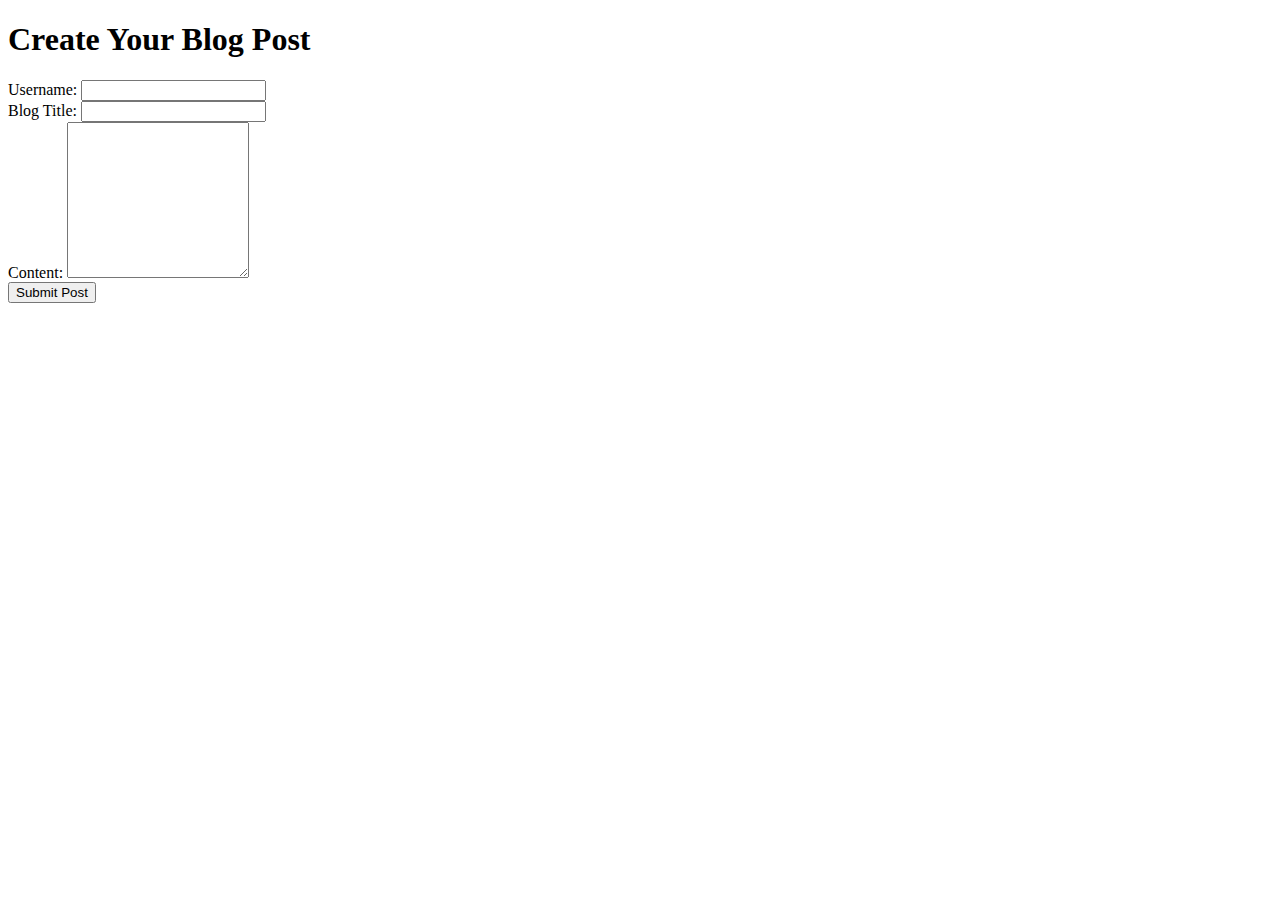
==== index.html @ 7403c511 "building html layout" ====
<!DOCTYPE html>
<html lang="en">
  <head>
    <meta charset="UTF-8" />
    <meta name="viewport" content="width=device-width, initial-scale=1.0" />
    <title>Personal Blog</title>
    <link rel="stylesheet" href="assets/css/reset.css" />
    <link rel="stylesheet" href="assets/css/form.css" />
    <link rel="stylesheet" href="assets/css/styles.css" />
  </head>
  <body>
    <header>
      <h1>Create Your Blog Post</h1>
    </header>
    <main>
      <form id="blog-form">
        <div class="form-group">
          <label for="username">Username:</label>
          <input type="text" id="username" name="username" required />
        </div>
        <div class="form-group">
          <label for="title">Blog Title:</label>
          <input type="text" id="title" name="title" required />
        </div>
        <div class="form-group">
          <label for="content">Content:</label>
          <textarea id="content" name="content" rows="10" required></textarea>
        </div>
        <button type="submit">Submit Post</button>
      </form>
    </main>
    <script src="assets/js/form.js"></script>
  </body>
</html>
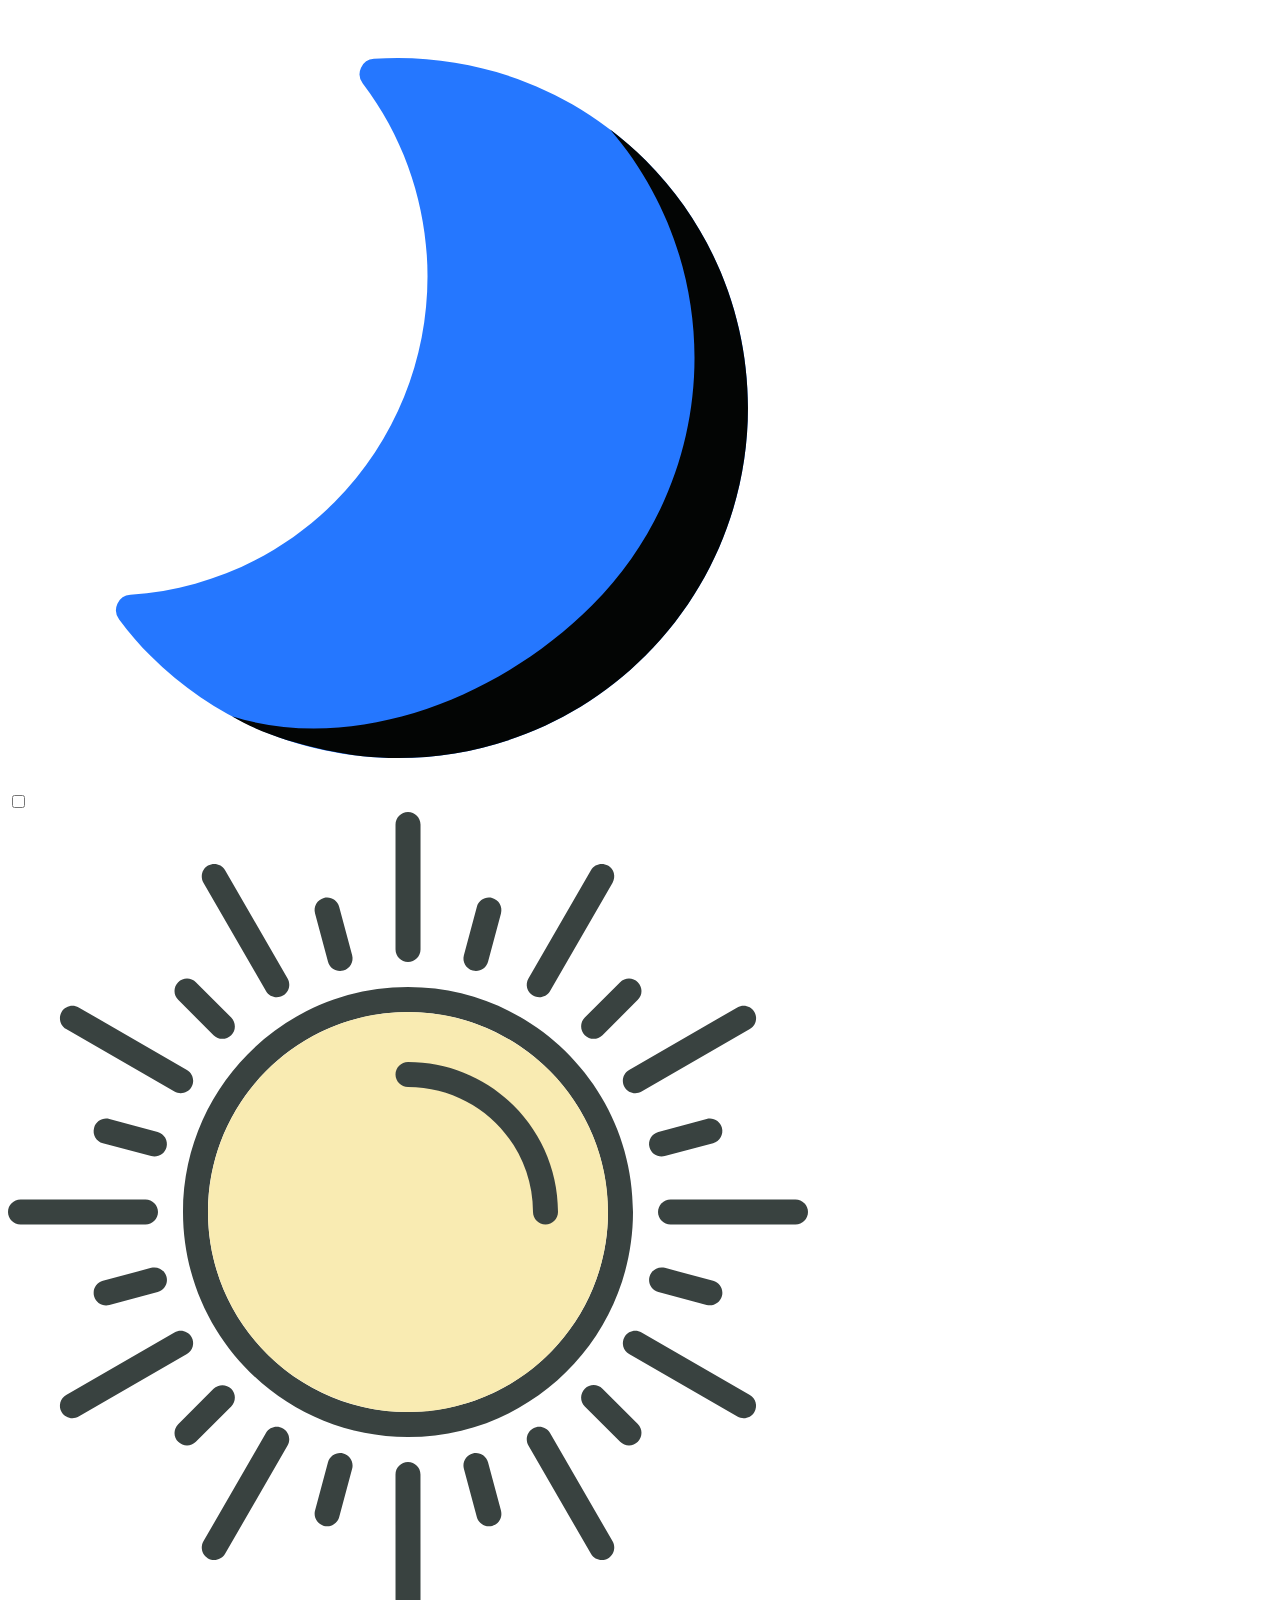
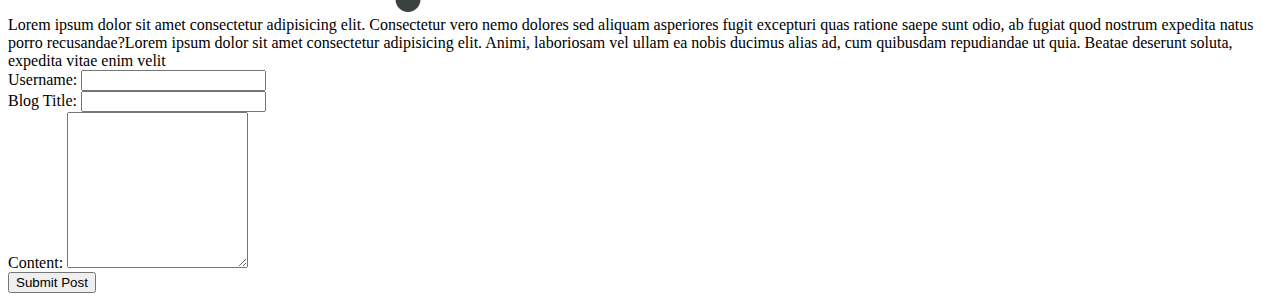
==== commit 2c928ba6: "worked on structural layout of index page" ====
--- a/index.html
+++ b/index.html
@@ -8,27 +8,279 @@
     <link rel="stylesheet" href="assets/css/form.css" />
     <link rel="stylesheet" href="assets/css/styles.css" />
   </head>
-  <body>
-    <header>
-      <h1>Create Your Blog Post</h1>
+
+  <body class="">
+    <header class="header-bar">
+      <input type="checkbox" id="mode-toggle" />
+      <label class="mode-toggle" for="mode-toggle">
+        <svg
+          class="moon"
+          width="800px"
+          height="800px"
+          viewBox="0 0 1024 1024"
+          class="icon"
+          version="1.1"
+          xmlns="http://www.w3.org/2000/svg"
+        >
+          <path
+            d="M785.334 194.943c174.789 174.787 174.789 459.179 0 633.967-174.787 174.787-459.178 174.787-633.967 0-13.206-13.205-26.22-28.336-39.807-46.314a19.672 19.672 0 0 1-2.223-20.012 19.777 19.777 0 0 1 16.54-11.442c98.838-6.698 191.601-48.753 261.234-118.386C530.853 489.014 546.472 258.475 423.392 96.51a19.553 19.553 0 0 1-2.249-19.981 19.554 19.554 0 0 1 16.54-11.497c129.587-8.759 256.325 38.583 347.651 129.911z"
+            fill="#2577FF"
+          />
+          <path
+            d="M785.334 194.943c-14.266-14.268-29.484-27.325-45.354-39.399 151.302 175.925 143.723 442.269-22.987 608.98-121.85 121.85-307.044 190.195-461.161 142.154 60.038 35.511 140.886 47.603 167.101 50.984 129.417 13.067 263.464-29.816 362.401-128.753 174.789-174.787 174.789-459.179 0-633.966z"
+            fill="#030504"
+          />
+        </svg>
+        <svg
+          class="sun"
+          version="1.0"
+          id="Layer_1"
+          xmlns="http://www.w3.org/2000/svg"
+          xmlns:xlink="http://www.w3.org/1999/xlink"
+          width="800px"
+          height="800px"
+          viewBox="0 0 64 64"
+          enable-background="new 0 0 64 64"
+          xml:space="preserve"
+        >
+          <g>
+            <path
+              fill-rule="evenodd"
+              clip-rule="evenodd"
+              fill="#394240"
+              d="M32,14.002c-9.941,0-18,8.059-18,18s8.059,18,18,18
+         s18-8.059,18-18S41.941,14.002,32,14.002z M32,48.002c-8.837,0-16-7.164-16-16s7.163-16,16-16s16,7.164,16,16
+         S40.837,48.002,32,48.002z"
+            />
+            <path
+              fill-rule="evenodd"
+              clip-rule="evenodd"
+              fill="#394240"
+              d="M63,31H53c-0.553,0-1,0.447-1,1s0.447,1,1,1h10
+         c0.553,0,1-0.447,1-1S63.553,31,63,31z"
+            />
+            <path
+              fill-rule="evenodd"
+              clip-rule="evenodd"
+              fill="#394240"
+              d="M11.457,36.469l-3.863,1.035
+         c-0.534,0.145-0.851,0.693-0.707,1.227c0.143,0.533,0.69,0.85,1.225,0.705l3.863-1.035c0.533-0.143,0.85-0.689,0.707-1.225
+         C12.539,36.643,11.99,36.326,11.457,36.469z"
+            />
+            <path
+              fill-rule="evenodd"
+              clip-rule="evenodd"
+              fill="#394240"
+              d="M49.32,22c0.277,0.479,0.888,0.643,1.367,0.365l8.66-5
+         c0.479-0.275,0.643-0.887,0.365-1.365c-0.275-0.479-0.887-0.643-1.365-0.365l-8.66,5C49.208,20.912,49.045,21.521,49.32,22z"
+            />
+            <path
+              fill-rule="evenodd"
+              clip-rule="evenodd"
+              fill="#394240"
+              d="M17.858,46.143c-0.39-0.391-1.023-0.389-1.414,0l-2.828,2.828
+         c-0.391,0.391-0.39,1.025,0.001,1.414c0.39,0.391,1.022,0.391,1.413,0l2.828-2.828C18.249,47.168,18.249,46.533,17.858,46.143z"
+            />
+            <path
+              fill-rule="evenodd"
+              clip-rule="evenodd"
+              fill="#394240"
+              d="M42,14.68c0.479,0.275,1.09,0.113,1.367-0.367l5-8.66
+         C48.644,5.174,48.48,4.562,48,4.287c-0.478-0.277-1.088-0.113-1.365,0.365l-4.999,8.662C41.358,13.793,41.522,14.402,42,14.68z"
+            />
+            <path
+              fill-rule="evenodd"
+              clip-rule="evenodd"
+              fill="#394240"
+              d="M26.824,51.318c-0.532-0.143-1.08,0.176-1.225,0.707l-1.035,3.863
+         c-0.143,0.535,0.176,1.082,0.709,1.225c0.533,0.145,1.08-0.172,1.223-0.707l1.035-3.863C27.676,52.012,27.359,51.463,26.824,51.318
+         z"
+            />
+            <path
+              fill-rule="evenodd"
+              clip-rule="evenodd"
+              fill="#394240"
+              d="M32,12c0.554,0,1.001-0.447,1.002-1V1c0-0.553-0.447-1-1.002-1
+         c-0.551,0-0.998,0.447-0.999,1l0.001,10C31.002,11.553,31.449,12,32,12z"
+            />
+            <path
+              fill-rule="evenodd"
+              clip-rule="evenodd"
+              fill="#394240"
+              d="M38.402,52.025c-0.141-0.533-0.689-0.85-1.225-0.707
+         c-0.533,0.143-0.848,0.691-0.707,1.225l1.035,3.863c0.144,0.535,0.693,0.85,1.227,0.707s0.849-0.689,0.705-1.225L38.402,52.025z"
+            />
+            <path
+              fill-rule="evenodd"
+              clip-rule="evenodd"
+              fill="#394240"
+              d="M20.637,14.312c0.275,0.479,0.887,0.643,1.363,0.367
+         c0.48-0.277,0.645-0.887,0.368-1.367l-5-8.66C17.092,4.174,16.48,4.01,16,4.287c-0.477,0.275-0.641,0.887-0.365,1.365
+         L20.637,14.312z"
+            />
+            <path
+              fill-rule="evenodd"
+              clip-rule="evenodd"
+              fill="#394240"
+              d="M47.558,46.141c-0.388-0.389-1.022-0.389-1.414,0
+         c-0.391,0.391-0.388,1.025,0,1.414l2.828,2.828c0.392,0.393,1.025,0.389,1.415,0c0.391-0.391,0.391-1.021-0.001-1.414
+         L47.558,46.141z"
+            />
+            <path
+              fill-rule="evenodd"
+              clip-rule="evenodd"
+              fill="#394240"
+              d="M4.654,17.365l8.662,4.998c0.477,0.277,1.088,0.113,1.363-0.363
+         c0.277-0.48,0.115-1.09-0.364-1.367l-8.661-5C5.176,15.355,4.564,15.52,4.287,16C4.013,16.477,4.176,17.088,4.654,17.365z"
+            />
+            <path
+              fill-rule="evenodd"
+              clip-rule="evenodd"
+              fill="#394240"
+              d="M52.027,38.4l3.863,1.035c0.535,0.145,1.082-0.176,1.225-0.709
+         c0.144-0.533-0.172-1.08-0.707-1.223l-3.863-1.035c-0.531-0.145-1.081,0.172-1.225,0.707C51.176,37.709,51.496,38.256,52.027,38.4z
+         "
+            />
+            <path
+              fill-rule="evenodd"
+              clip-rule="evenodd"
+              fill="#394240"
+              d="M12,32c0.001-0.555-0.445-1-0.998-1.002L1,31
+         c-0.552,0-1,0.445-1,1c0.001,0.551,0.448,1,1.001,1l10.001-0.002C11.553,32.998,12.001,32.551,12,32z"
+            />
+            <path
+              fill-rule="evenodd"
+              clip-rule="evenodd"
+              fill="#394240"
+              d="M52.545,27.529l3.863-1.035c0.535-0.143,0.85-0.693,0.706-1.227
+         c-0.142-0.531-0.688-0.848-1.224-0.705l-3.863,1.035c-0.533,0.141-0.85,0.691-0.707,1.225
+         C51.461,27.355,52.012,27.67,52.545,27.529z"
+            />
+            <circle
+              fill-rule="evenodd"
+              clip-rule="evenodd"
+              fill="#F9EBB2"
+              cx="32"
+              cy="32"
+              r="16"
+            />
+            <path
+              fill-rule="evenodd"
+              clip-rule="evenodd"
+              fill="#394240"
+              d="M14.68,42c-0.275-0.48-0.886-0.645-1.365-0.369l-8.661,5.002
+         C4.176,46.91,4.01,47.52,4.287,48c0.277,0.477,0.889,0.641,1.367,0.365l8.66-5.002C14.791,43.088,14.957,42.479,14.68,42z"
+            />
+            <path
+              fill-rule="evenodd"
+              clip-rule="evenodd"
+              fill="#394240"
+              d="M46.144,17.855c0.389,0.393,1.022,0.389,1.414,0l2.828-2.828
+         c0.392-0.391,0.39-1.023-0.002-1.414c-0.388-0.391-1.021-0.391-1.412,0l-2.828,2.828C45.752,16.83,45.754,17.465,46.144,17.855z"
+            />
+            <path
+              fill-rule="evenodd"
+              clip-rule="evenodd"
+              fill="#394240"
+              d="M22,49.32c-0.479-0.277-1.088-0.113-1.365,0.363l-5,8.664
+         c-0.275,0.477-0.115,1.088,0.365,1.365c0.479,0.273,1.09,0.109,1.367-0.367l4.998-8.662C22.641,50.207,22.48,49.596,22,49.32z"
+            />
+            <path
+              fill-rule="evenodd"
+              clip-rule="evenodd"
+              fill="#394240"
+              d="M37.178,12.68c0.531,0.145,1.078-0.176,1.225-0.707l1.035-3.863
+         c0.143-0.535-0.176-1.084-0.709-1.225c-0.531-0.145-1.08,0.172-1.223,0.707l-1.035,3.863C36.324,11.986,36.645,12.535,37.178,12.68
+         z"
+            />
+            <path
+              fill-rule="evenodd"
+              clip-rule="evenodd"
+              fill="#394240"
+              d="M32,52c-0.553-0.002-0.998,0.445-1,0.998l0.002,10.004
+         C31.002,63.551,31.445,64,32,64c0.553,0,1-0.449,1.001-1l-0.003-10.002C32.998,52.447,32.555,52,32,52z"
+            />
+            <path
+              fill-rule="evenodd"
+              clip-rule="evenodd"
+              fill="#394240"
+              d="M25.6,11.973c0.139,0.533,0.691,0.85,1.225,0.707
+         c0.532-0.141,0.846-0.691,0.707-1.225l-1.035-3.863c-0.145-0.535-0.693-0.852-1.227-0.707c-0.531,0.143-0.85,0.689-0.705,1.225
+         L25.6,11.973z"
+            />
+            <path
+              fill-rule="evenodd"
+              clip-rule="evenodd"
+              fill="#394240"
+              d="M43.363,49.686C43.088,49.209,42.48,49.043,42,49.32
+         c-0.479,0.275-0.641,0.885-0.367,1.365l5.004,8.66c0.275,0.479,0.883,0.645,1.363,0.367c0.479-0.277,0.642-0.889,0.367-1.367
+         L43.363,49.686z"
+            />
+            <path
+              fill-rule="evenodd"
+              clip-rule="evenodd"
+              fill="#394240"
+              d="M16.443,17.855c0.387,0.395,1.023,0.391,1.414,0
+         c0.391-0.387,0.387-1.02,0-1.414l-2.828-2.828c-0.393-0.391-1.025-0.389-1.415,0.002c-0.39,0.389-0.392,1.021,0.001,1.412
+         L16.443,17.855z"
+            />
+            <path
+              fill-rule="evenodd"
+              clip-rule="evenodd"
+              fill="#394240"
+              d="M59.348,46.633l-8.663-4.998
+         c-0.478-0.275-1.087-0.115-1.363,0.367c-0.278,0.477-0.112,1.086,0.364,1.363l8.664,5c0.477,0.275,1.086,0.115,1.363-0.365
+         C59.988,47.52,59.824,46.91,59.348,46.633z"
+            />
+            <path
+              fill-rule="evenodd"
+              clip-rule="evenodd"
+              fill="#394240"
+              d="M11.974,25.598L8.11,24.562c-0.536-0.143-1.083,0.176-1.225,0.709
+         c-0.144,0.531,0.171,1.08,0.707,1.225l3.863,1.033c0.531,0.146,1.081-0.174,1.225-0.707C12.825,26.293,12.505,25.746,11.974,25.598
+         z"
+            />
+            <path
+              fill-rule="evenodd"
+              clip-rule="evenodd"
+              fill="#394240"
+              d="M32,20.002c-0.553,0-1,0.447-1,1s0.447,1,1,1
+         c5.522,0,10,4.477,10,10c0,0.553,0.447,1,1,1s1-0.447,1-1C44,25.375,38.627,20.002,32,20.002z"
+            />
+          </g>
+        </svg>
+      </label>
     </header>
-    <main>
-      <form id="blog-form">
-        <div class="form-group">
-          <label for="username">Username:</label>
-          <input type="text" id="username" name="username" required />
-        </div>
-        <div class="form-group">
-          <label for="title">Blog Title:</label>
-          <input type="text" id="title" name="title" required />
-        </div>
-        <div class="form-group">
-          <label for="content">Content:</label>
-          <textarea id="content" name="content" rows="10" required></textarea>
-        </div>
-        <button type="submit">Submit Post</button>
-      </form>
+
+    <main class="container">
+      <section class="content">
+        Lorem ipsum dolor sit amet consectetur adipisicing elit. Consectetur
+        vero nemo dolores sed aliquam asperiores fugit excepturi quas ratione
+        saepe sunt odio, ab fugiat quod nostrum expedita natus porro
+        recusandae?Lorem ipsum dolor sit amet consectetur adipisicing elit.
+        Animi, laboriosam vel ullam ea nobis ducimus alias ad, cum quibusdam
+        repudiandae ut quia. Beatae deserunt soluta, expedita vitae enim velit
+      </section>
+      <section class="form">
+        <form id="blog-form">
+          <div class="form-group">
+            <label for="username">Username:</label>
+            <input type="text" id="username" name="username" required />
+          </div>
+          <div class="form-group">
+            <label for="title">Blog Title:</label>
+            <input type="text" id="title" name="title" required />
+          </div>
+          <div class="form-group">
+            <label for="content">Content:</label>
+            <textarea id="content" name="content" rows="10" required></textarea>
+          </div>
+          <button type="submit">Submit Post</button>
+        </form>
+      </section>
     </main>
+
     <script src="assets/js/form.js"></script>
+    <script src="assets/js/logic.js"></script>
   </body>
 </html>
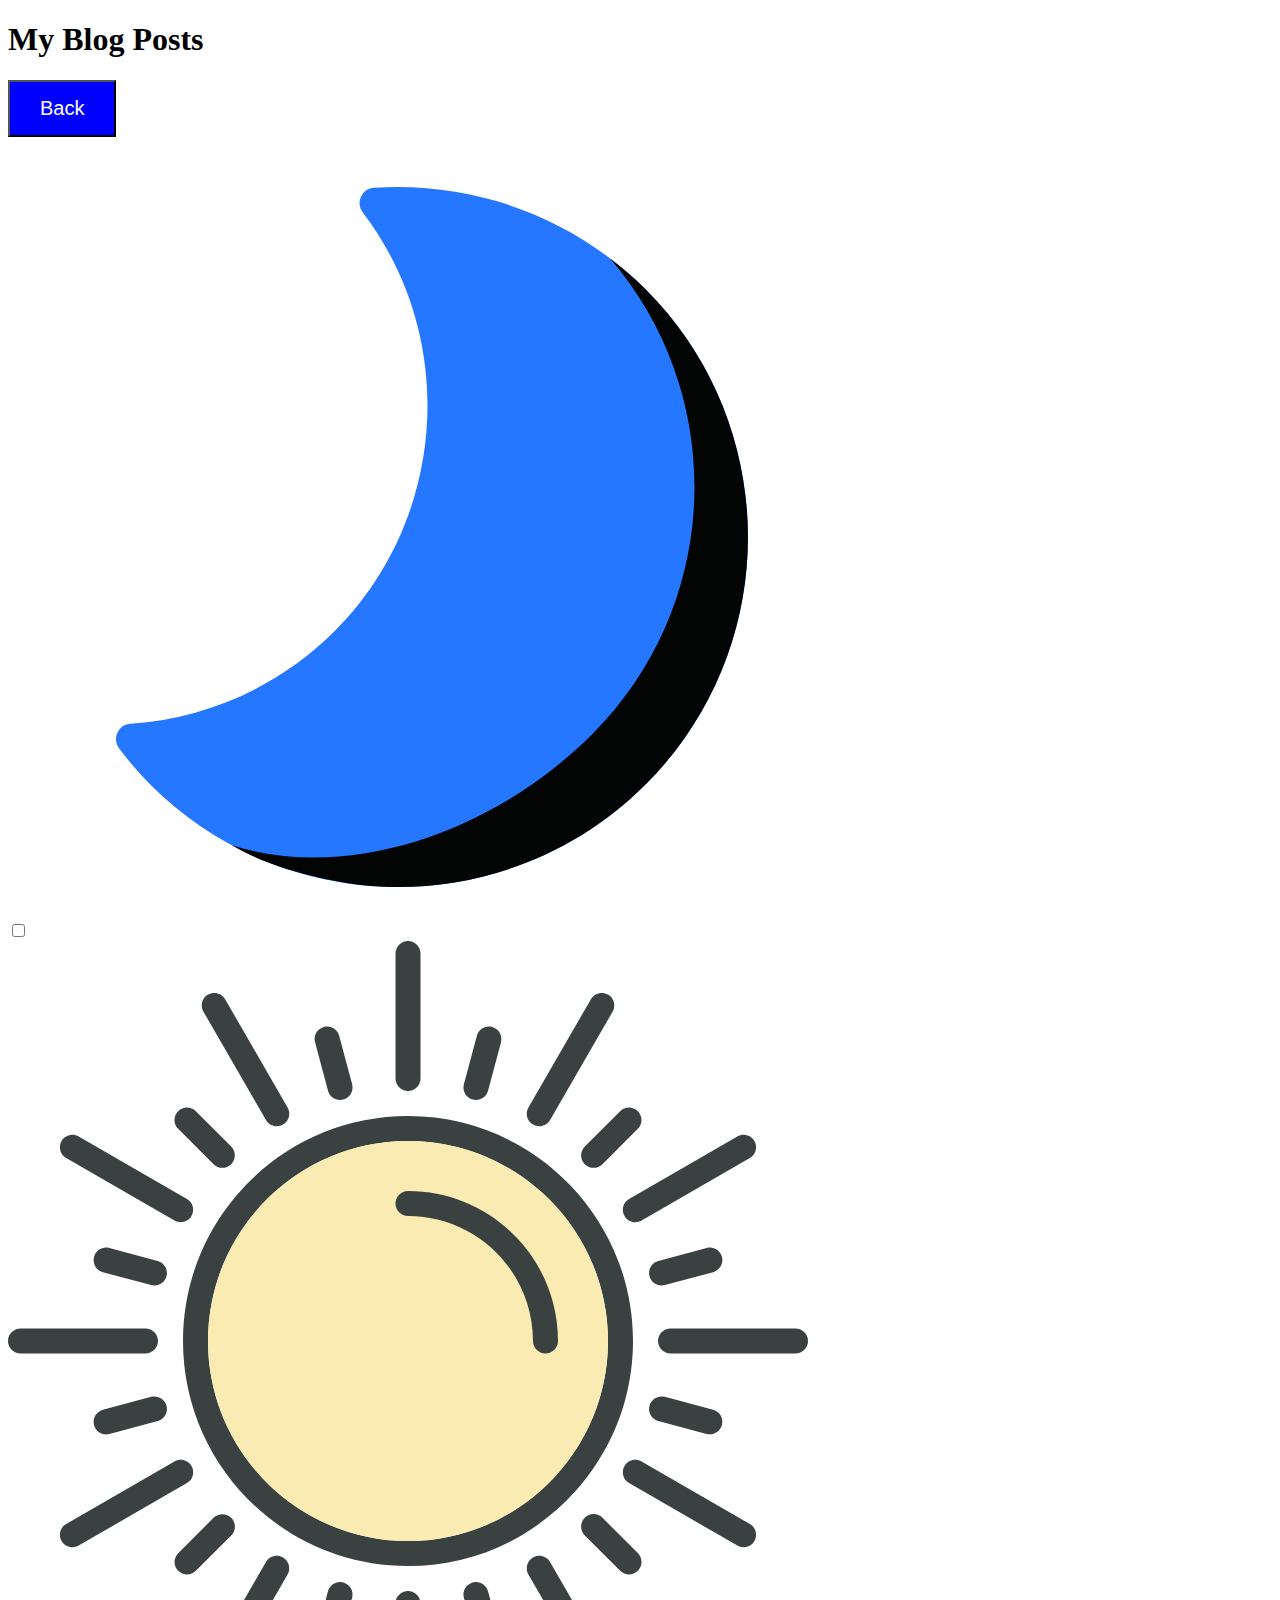
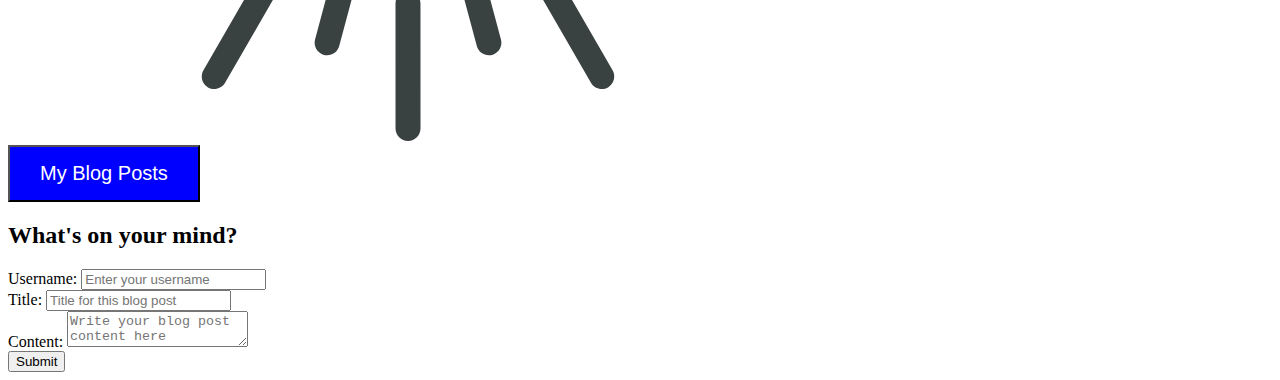
==== commit 448168d5: "improved header layout and functionality, started linking buttons and form" ====
--- a/index.html
+++ b/index.html
@@ -11,271 +11,307 @@
 
   <body class="">
     <header class="header-bar">
-      <input type="checkbox" id="mode-toggle" />
-      <label class="mode-toggle" for="mode-toggle">
-        <svg
-          class="moon"
-          width="800px"
-          height="800px"
-          viewBox="0 0 1024 1024"
-          class="icon"
-          version="1.1"
-          xmlns="http://www.w3.org/2000/svg"
+      <h1>My Blog Posts</h1>
+      <a class="back-nav" href="./index.html">
+        <button
+          style="
+            font-size: 20px;
+            padding: 15px 30px;
+            background-color: blue;
+            color: white;
+          "
         >
-          <path
-            d="M785.334 194.943c174.789 174.787 174.789 459.179 0 633.967-174.787 174.787-459.178 174.787-633.967 0-13.206-13.205-26.22-28.336-39.807-46.314a19.672 19.672 0 0 1-2.223-20.012 19.777 19.777 0 0 1 16.54-11.442c98.838-6.698 191.601-48.753 261.234-118.386C530.853 489.014 546.472 258.475 423.392 96.51a19.553 19.553 0 0 1-2.249-19.981 19.554 19.554 0 0 1 16.54-11.497c129.587-8.759 256.325 38.583 347.651 129.911z"
-            fill="#2577FF"
-          />
-          <path
-            d="M785.334 194.943c-14.266-14.268-29.484-27.325-45.354-39.399 151.302 175.925 143.723 442.269-22.987 608.98-121.85 121.85-307.044 190.195-461.161 142.154 60.038 35.511 140.886 47.603 167.101 50.984 129.417 13.067 263.464-29.816 362.401-128.753 174.789-174.787 174.789-459.179 0-633.966z"
-            fill="#030504"
-          />
-        </svg>
-        <svg
-          class="sun"
-          version="1.0"
-          id="Layer_1"
-          xmlns="http://www.w3.org/2000/svg"
-          xmlns:xlink="http://www.w3.org/1999/xlink"
-          width="800px"
-          height="800px"
-          viewBox="0 0 64 64"
-          enable-background="new 0 0 64 64"
-          xml:space="preserve"
-        >
-          <g>
+          Back
+        </button>
+      </a>
+      <div class="switch">
+        <input type="checkbox" id="mode-toggle" />
+        <label class="mode-toggle" for="mode-toggle">
+          <svg
+            class="moon"
+            width="800px"
+            height="800px"
+            viewBox="0 0 1024 1024"
+            class="icon"
+            version="1.1"
+            xmlns="http://www.w3.org/2000/svg"
+          >
             <path
-              fill-rule="evenodd"
-              clip-rule="evenodd"
-              fill="#394240"
-              d="M32,14.002c-9.941,0-18,8.059-18,18s8.059,18,18,18
+              d="M785.334 194.943c174.789 174.787 174.789 459.179 0 633.967-174.787 174.787-459.178 174.787-633.967 0-13.206-13.205-26.22-28.336-39.807-46.314a19.672 19.672 0 0 1-2.223-20.012 19.777 19.777 0 0 1 16.54-11.442c98.838-6.698 191.601-48.753 261.234-118.386C530.853 489.014 546.472 258.475 423.392 96.51a19.553 19.553 0 0 1-2.249-19.981 19.554 19.554 0 0 1 16.54-11.497c129.587-8.759 256.325 38.583 347.651 129.911z"
+              fill="#2577FF"
+            />
+            <path
+              d="M785.334 194.943c-14.266-14.268-29.484-27.325-45.354-39.399 151.302 175.925 143.723 442.269-22.987 608.98-121.85 121.85-307.044 190.195-461.161 142.154 60.038 35.511 140.886 47.603 167.101 50.984 129.417 13.067 263.464-29.816 362.401-128.753 174.789-174.787 174.789-459.179 0-633.966z"
+              fill="#030504"
+            />
+          </svg>
+          <svg
+            class="sun"
+            version="1.0"
+            id="Layer_1"
+            xmlns="http://www.w3.org/2000/svg"
+            xmlns:xlink="http://www.w3.org/1999/xlink"
+            width="800px"
+            height="800px"
+            viewBox="0 0 64 64"
+            enable-background="new 0 0 64 64"
+            xml:space="preserve"
+          >
+            <g>
+              <path
+                fill-rule="evenodd"
+                clip-rule="evenodd"
+                fill="#394240"
+                d="M32,14.002c-9.941,0-18,8.059-18,18s8.059,18,18,18
          s18-8.059,18-18S41.941,14.002,32,14.002z M32,48.002c-8.837,0-16-7.164-16-16s7.163-16,16-16s16,7.164,16,16
          S40.837,48.002,32,48.002z"
-            />
-            <path
-              fill-rule="evenodd"
-              clip-rule="evenodd"
-              fill="#394240"
-              d="M63,31H53c-0.553,0-1,0.447-1,1s0.447,1,1,1h10
+              />
+              <path
+                fill-rule="evenodd"
+                clip-rule="evenodd"
+                fill="#394240"
+                d="M63,31H53c-0.553,0-1,0.447-1,1s0.447,1,1,1h10
          c0.553,0,1-0.447,1-1S63.553,31,63,31z"
-            />
-            <path
-              fill-rule="evenodd"
-              clip-rule="evenodd"
-              fill="#394240"
-              d="M11.457,36.469l-3.863,1.035
+              />
+              <path
+                fill-rule="evenodd"
+                clip-rule="evenodd"
+                fill="#394240"
+                d="M11.457,36.469l-3.863,1.035
          c-0.534,0.145-0.851,0.693-0.707,1.227c0.143,0.533,0.69,0.85,1.225,0.705l3.863-1.035c0.533-0.143,0.85-0.689,0.707-1.225
          C12.539,36.643,11.99,36.326,11.457,36.469z"
-            />
-            <path
-              fill-rule="evenodd"
-              clip-rule="evenodd"
-              fill="#394240"
-              d="M49.32,22c0.277,0.479,0.888,0.643,1.367,0.365l8.66-5
+              />
+              <path
+                fill-rule="evenodd"
+                clip-rule="evenodd"
+                fill="#394240"
+                d="M49.32,22c0.277,0.479,0.888,0.643,1.367,0.365l8.66-5
          c0.479-0.275,0.643-0.887,0.365-1.365c-0.275-0.479-0.887-0.643-1.365-0.365l-8.66,5C49.208,20.912,49.045,21.521,49.32,22z"
-            />
-            <path
-              fill-rule="evenodd"
-              clip-rule="evenodd"
-              fill="#394240"
-              d="M17.858,46.143c-0.39-0.391-1.023-0.389-1.414,0l-2.828,2.828
+              />
+              <path
+                fill-rule="evenodd"
+                clip-rule="evenodd"
+                fill="#394240"
+                d="M17.858,46.143c-0.39-0.391-1.023-0.389-1.414,0l-2.828,2.828
          c-0.391,0.391-0.39,1.025,0.001,1.414c0.39,0.391,1.022,0.391,1.413,0l2.828-2.828C18.249,47.168,18.249,46.533,17.858,46.143z"
-            />
-            <path
-              fill-rule="evenodd"
-              clip-rule="evenodd"
-              fill="#394240"
-              d="M42,14.68c0.479,0.275,1.09,0.113,1.367-0.367l5-8.66
+              />
+              <path
+                fill-rule="evenodd"
+                clip-rule="evenodd"
+                fill="#394240"
+                d="M42,14.68c0.479,0.275,1.09,0.113,1.367-0.367l5-8.66
          C48.644,5.174,48.48,4.562,48,4.287c-0.478-0.277-1.088-0.113-1.365,0.365l-4.999,8.662C41.358,13.793,41.522,14.402,42,14.68z"
-            />
-            <path
-              fill-rule="evenodd"
-              clip-rule="evenodd"
-              fill="#394240"
-              d="M26.824,51.318c-0.532-0.143-1.08,0.176-1.225,0.707l-1.035,3.863
+              />
+              <path
+                fill-rule="evenodd"
+                clip-rule="evenodd"
+                fill="#394240"
+                d="M26.824,51.318c-0.532-0.143-1.08,0.176-1.225,0.707l-1.035,3.863
          c-0.143,0.535,0.176,1.082,0.709,1.225c0.533,0.145,1.08-0.172,1.223-0.707l1.035-3.863C27.676,52.012,27.359,51.463,26.824,51.318
          z"
-            />
-            <path
-              fill-rule="evenodd"
-              clip-rule="evenodd"
-              fill="#394240"
-              d="M32,12c0.554,0,1.001-0.447,1.002-1V1c0-0.553-0.447-1-1.002-1
+              />
+              <path
+                fill-rule="evenodd"
+                clip-rule="evenodd"
+                fill="#394240"
+                d="M32,12c0.554,0,1.001-0.447,1.002-1V1c0-0.553-0.447-1-1.002-1
          c-0.551,0-0.998,0.447-0.999,1l0.001,10C31.002,11.553,31.449,12,32,12z"
-            />
-            <path
-              fill-rule="evenodd"
-              clip-rule="evenodd"
-              fill="#394240"
-              d="M38.402,52.025c-0.141-0.533-0.689-0.85-1.225-0.707
+              />
+              <path
+                fill-rule="evenodd"
+                clip-rule="evenodd"
+                fill="#394240"
+                d="M38.402,52.025c-0.141-0.533-0.689-0.85-1.225-0.707
          c-0.533,0.143-0.848,0.691-0.707,1.225l1.035,3.863c0.144,0.535,0.693,0.85,1.227,0.707s0.849-0.689,0.705-1.225L38.402,52.025z"
-            />
-            <path
-              fill-rule="evenodd"
-              clip-rule="evenodd"
-              fill="#394240"
-              d="M20.637,14.312c0.275,0.479,0.887,0.643,1.363,0.367
+              />
+              <path
+                fill-rule="evenodd"
+                clip-rule="evenodd"
+                fill="#394240"
+                d="M20.637,14.312c0.275,0.479,0.887,0.643,1.363,0.367
          c0.48-0.277,0.645-0.887,0.368-1.367l-5-8.66C17.092,4.174,16.48,4.01,16,4.287c-0.477,0.275-0.641,0.887-0.365,1.365
          L20.637,14.312z"
-            />
-            <path
-              fill-rule="evenodd"
-              clip-rule="evenodd"
-              fill="#394240"
-              d="M47.558,46.141c-0.388-0.389-1.022-0.389-1.414,0
+              />
+              <path
+                fill-rule="evenodd"
+                clip-rule="evenodd"
+                fill="#394240"
+                d="M47.558,46.141c-0.388-0.389-1.022-0.389-1.414,0
          c-0.391,0.391-0.388,1.025,0,1.414l2.828,2.828c0.392,0.393,1.025,0.389,1.415,0c0.391-0.391,0.391-1.021-0.001-1.414
          L47.558,46.141z"
-            />
-            <path
-              fill-rule="evenodd"
-              clip-rule="evenodd"
-              fill="#394240"
-              d="M4.654,17.365l8.662,4.998c0.477,0.277,1.088,0.113,1.363-0.363
+              />
+              <path
+                fill-rule="evenodd"
+                clip-rule="evenodd"
+                fill="#394240"
+                d="M4.654,17.365l8.662,4.998c0.477,0.277,1.088,0.113,1.363-0.363
          c0.277-0.48,0.115-1.09-0.364-1.367l-8.661-5C5.176,15.355,4.564,15.52,4.287,16C4.013,16.477,4.176,17.088,4.654,17.365z"
-            />
-            <path
-              fill-rule="evenodd"
-              clip-rule="evenodd"
-              fill="#394240"
-              d="M52.027,38.4l3.863,1.035c0.535,0.145,1.082-0.176,1.225-0.709
+              />
+              <path
+                fill-rule="evenodd"
+                clip-rule="evenodd"
+                fill="#394240"
+                d="M52.027,38.4l3.863,1.035c0.535,0.145,1.082-0.176,1.225-0.709
          c0.144-0.533-0.172-1.08-0.707-1.223l-3.863-1.035c-0.531-0.145-1.081,0.172-1.225,0.707C51.176,37.709,51.496,38.256,52.027,38.4z
          "
-            />
-            <path
-              fill-rule="evenodd"
-              clip-rule="evenodd"
-              fill="#394240"
-              d="M12,32c0.001-0.555-0.445-1-0.998-1.002L1,31
+              />
+              <path
+                fill-rule="evenodd"
+                clip-rule="evenodd"
+                fill="#394240"
+                d="M12,32c0.001-0.555-0.445-1-0.998-1.002L1,31
          c-0.552,0-1,0.445-1,1c0.001,0.551,0.448,1,1.001,1l10.001-0.002C11.553,32.998,12.001,32.551,12,32z"
-            />
-            <path
-              fill-rule="evenodd"
-              clip-rule="evenodd"
-              fill="#394240"
-              d="M52.545,27.529l3.863-1.035c0.535-0.143,0.85-0.693,0.706-1.227
+              />
+              <path
+                fill-rule="evenodd"
+                clip-rule="evenodd"
+                fill="#394240"
+                d="M52.545,27.529l3.863-1.035c0.535-0.143,0.85-0.693,0.706-1.227
          c-0.142-0.531-0.688-0.848-1.224-0.705l-3.863,1.035c-0.533,0.141-0.85,0.691-0.707,1.225
          C51.461,27.355,52.012,27.67,52.545,27.529z"
-            />
-            <circle
-              fill-rule="evenodd"
-              clip-rule="evenodd"
-              fill="#F9EBB2"
-              cx="32"
-              cy="32"
-              r="16"
-            />
-            <path
-              fill-rule="evenodd"
-              clip-rule="evenodd"
-              fill="#394240"
-              d="M14.68,42c-0.275-0.48-0.886-0.645-1.365-0.369l-8.661,5.002
+              />
+              <circle
+                fill-rule="evenodd"
+                clip-rule="evenodd"
+                fill="#F9EBB2"
+                cx="32"
+                cy="32"
+                r="16"
+              />
+              <path
+                fill-rule="evenodd"
+                clip-rule="evenodd"
+                fill="#394240"
+                d="M14.68,42c-0.275-0.48-0.886-0.645-1.365-0.369l-8.661,5.002
          C4.176,46.91,4.01,47.52,4.287,48c0.277,0.477,0.889,0.641,1.367,0.365l8.66-5.002C14.791,43.088,14.957,42.479,14.68,42z"
-            />
-            <path
-              fill-rule="evenodd"
-              clip-rule="evenodd"
-              fill="#394240"
-              d="M46.144,17.855c0.389,0.393,1.022,0.389,1.414,0l2.828-2.828
+              />
+              <path
+                fill-rule="evenodd"
+                clip-rule="evenodd"
+                fill="#394240"
+                d="M46.144,17.855c0.389,0.393,1.022,0.389,1.414,0l2.828-2.828
          c0.392-0.391,0.39-1.023-0.002-1.414c-0.388-0.391-1.021-0.391-1.412,0l-2.828,2.828C45.752,16.83,45.754,17.465,46.144,17.855z"
-            />
-            <path
-              fill-rule="evenodd"
-              clip-rule="evenodd"
-              fill="#394240"
-              d="M22,49.32c-0.479-0.277-1.088-0.113-1.365,0.363l-5,8.664
+              />
+              <path
+                fill-rule="evenodd"
+                clip-rule="evenodd"
+                fill="#394240"
+                d="M22,49.32c-0.479-0.277-1.088-0.113-1.365,0.363l-5,8.664
          c-0.275,0.477-0.115,1.088,0.365,1.365c0.479,0.273,1.09,0.109,1.367-0.367l4.998-8.662C22.641,50.207,22.48,49.596,22,49.32z"
-            />
-            <path
-              fill-rule="evenodd"
-              clip-rule="evenodd"
-              fill="#394240"
-              d="M37.178,12.68c0.531,0.145,1.078-0.176,1.225-0.707l1.035-3.863
+              />
+              <path
+                fill-rule="evenodd"
+                clip-rule="evenodd"
+                fill="#394240"
+                d="M37.178,12.68c0.531,0.145,1.078-0.176,1.225-0.707l1.035-3.863
          c0.143-0.535-0.176-1.084-0.709-1.225c-0.531-0.145-1.08,0.172-1.223,0.707l-1.035,3.863C36.324,11.986,36.645,12.535,37.178,12.68
          z"
-            />
-            <path
-              fill-rule="evenodd"
-              clip-rule="evenodd"
-              fill="#394240"
-              d="M32,52c-0.553-0.002-0.998,0.445-1,0.998l0.002,10.004
+              />
+              <path
+                fill-rule="evenodd"
+                clip-rule="evenodd"
+                fill="#394240"
+                d="M32,52c-0.553-0.002-0.998,0.445-1,0.998l0.002,10.004
          C31.002,63.551,31.445,64,32,64c0.553,0,1-0.449,1.001-1l-0.003-10.002C32.998,52.447,32.555,52,32,52z"
-            />
-            <path
-              fill-rule="evenodd"
-              clip-rule="evenodd"
-              fill="#394240"
-              d="M25.6,11.973c0.139,0.533,0.691,0.85,1.225,0.707
+              />
+              <path
+                fill-rule="evenodd"
+                clip-rule="evenodd"
+                fill="#394240"
+                d="M25.6,11.973c0.139,0.533,0.691,0.85,1.225,0.707
          c0.532-0.141,0.846-0.691,0.707-1.225l-1.035-3.863c-0.145-0.535-0.693-0.852-1.227-0.707c-0.531,0.143-0.85,0.689-0.705,1.225
          L25.6,11.973z"
-            />
-            <path
-              fill-rule="evenodd"
-              clip-rule="evenodd"
-              fill="#394240"
-              d="M43.363,49.686C43.088,49.209,42.48,49.043,42,49.32
+              />
+              <path
+                fill-rule="evenodd"
+                clip-rule="evenodd"
+                fill="#394240"
+                d="M43.363,49.686C43.088,49.209,42.48,49.043,42,49.32
          c-0.479,0.275-0.641,0.885-0.367,1.365l5.004,8.66c0.275,0.479,0.883,0.645,1.363,0.367c0.479-0.277,0.642-0.889,0.367-1.367
          L43.363,49.686z"
-            />
-            <path
-              fill-rule="evenodd"
-              clip-rule="evenodd"
-              fill="#394240"
-              d="M16.443,17.855c0.387,0.395,1.023,0.391,1.414,0
+              />
+              <path
+                fill-rule="evenodd"
+                clip-rule="evenodd"
+                fill="#394240"
+                d="M16.443,17.855c0.387,0.395,1.023,0.391,1.414,0
          c0.391-0.387,0.387-1.02,0-1.414l-2.828-2.828c-0.393-0.391-1.025-0.389-1.415,0.002c-0.39,0.389-0.392,1.021,0.001,1.412
          L16.443,17.855z"
-            />
-            <path
-              fill-rule="evenodd"
-              clip-rule="evenodd"
-              fill="#394240"
-              d="M59.348,46.633l-8.663-4.998
+              />
+              <path
+                fill-rule="evenodd"
+                clip-rule="evenodd"
+                fill="#394240"
+                d="M59.348,46.633l-8.663-4.998
          c-0.478-0.275-1.087-0.115-1.363,0.367c-0.278,0.477-0.112,1.086,0.364,1.363l8.664,5c0.477,0.275,1.086,0.115,1.363-0.365
          C59.988,47.52,59.824,46.91,59.348,46.633z"
-            />
-            <path
-              fill-rule="evenodd"
-              clip-rule="evenodd"
-              fill="#394240"
-              d="M11.974,25.598L8.11,24.562c-0.536-0.143-1.083,0.176-1.225,0.709
+              />
+              <path
+                fill-rule="evenodd"
+                clip-rule="evenodd"
+                fill="#394240"
+                d="M11.974,25.598L8.11,24.562c-0.536-0.143-1.083,0.176-1.225,0.709
          c-0.144,0.531,0.171,1.08,0.707,1.225l3.863,1.033c0.531,0.146,1.081-0.174,1.225-0.707C12.825,26.293,12.505,25.746,11.974,25.598
          z"
-            />
-            <path
-              fill-rule="evenodd"
-              clip-rule="evenodd"
-              fill="#394240"
-              d="M32,20.002c-0.553,0-1,0.447-1,1s0.447,1,1,1
+              />
+              <path
+                fill-rule="evenodd"
+                clip-rule="evenodd"
+                fill="#394240"
+                d="M32,20.002c-0.553,0-1,0.447-1,1s0.447,1,1,1
          c5.522,0,10,4.477,10,10c0,0.553,0.447,1,1,1s1-0.447,1-1C44,25.375,38.627,20.002,32,20.002z"
-            />
-          </g>
-        </svg>
-      </label>
+              />
+            </g>
+          </svg>
+        </label>
+      </div>
     </header>
 
     <main class="container">
       <section class="content">
-        Lorem ipsum dolor sit amet consectetur adipisicing elit. Consectetur
-        vero nemo dolores sed aliquam asperiores fugit excepturi quas ratione
-        saepe sunt odio, ab fugiat quod nostrum expedita natus porro
-        recusandae?Lorem ipsum dolor sit amet consectetur adipisicing elit.
-        Animi, laboriosam vel ullam ea nobis ducimus alias ad, cum quibusdam
-        repudiandae ut quia. Beatae deserunt soluta, expedita vitae enim velit
+        <a href="./blog.html">
+          <button
+            style="
+              font-size: 20px;
+              padding: 15px 30px;
+              background-color: blue;
+              color: white;
+            "
+          >
+            My Blog Posts
+          </button>
+        </a>
       </section>
-      <section class="form">
-        <form id="blog-form">
-          <div class="form-group">
-            <label for="username">Username:</label>
-            <input type="text" id="username" name="username" required />
-          </div>
-          <div class="form-group">
-            <label for="title">Blog Title:</label>
-            <input type="text" id="title" name="title" required />
-          </div>
-          <div class="form-group">
-            <label for="content">Content:</label>
-            <textarea id="content" name="content" rows="10" required></textarea>
-          </div>
-          <button type="submit">Submit Post</button>
+      <section class="form-section">
+        <h2>What's on your mind?</h2>
+        <form id="post-form">
+          <label for="username">Username:</label>
+          <input
+            type="text"
+            id="username"
+            name="username"
+            required
+            placeholder="Enter your username"
+          />
+          <br />
+          <label for="title">Title:</label>
+          <input
+            type="text"
+            id="title"
+            name="title"
+            required
+            placeholder="Title for this blog post"
+          />
+          <br />
+          <label for="content">Content:</label>
+          <textarea
+            id="content"
+            name="content"
+            required
+            placeholder="Write your blog post content here"
+          ></textarea>
+          <br />
+          <button type="submit">Submit</button>
         </form>
       </section>
     </main>
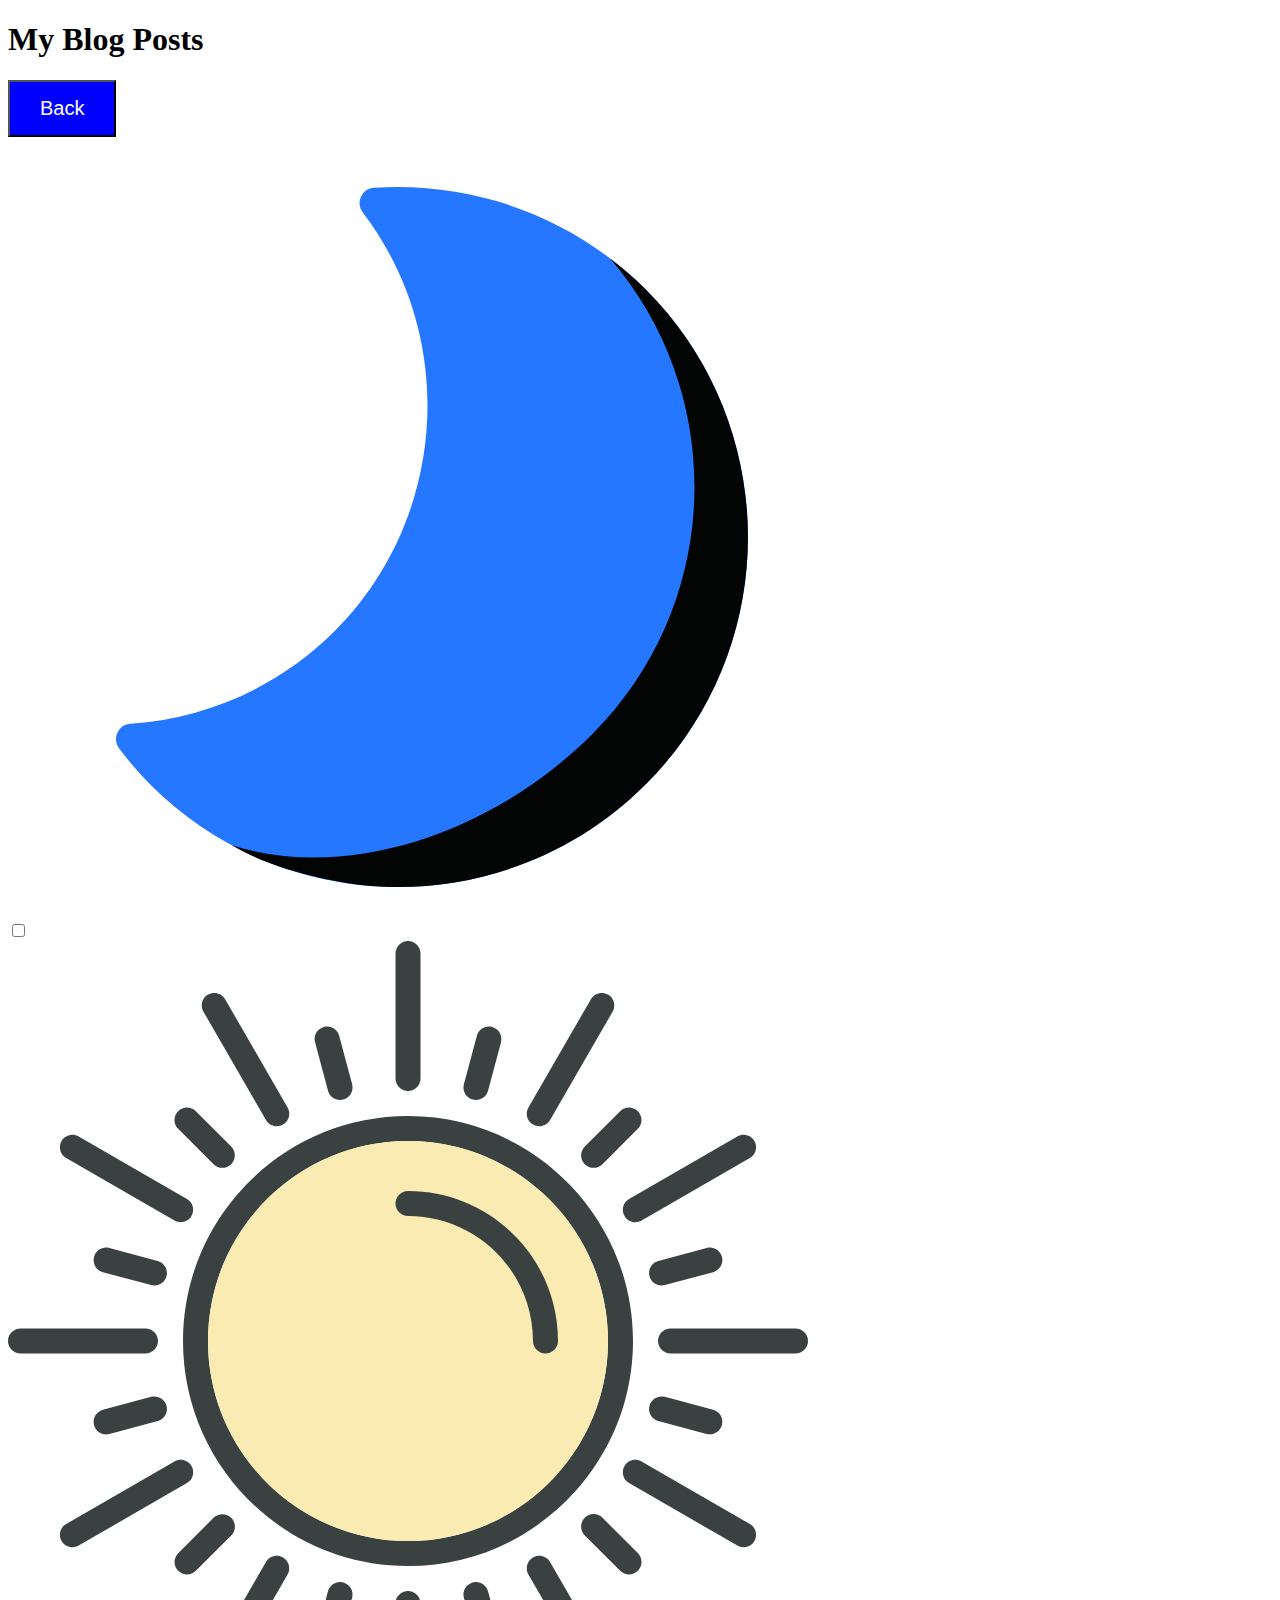
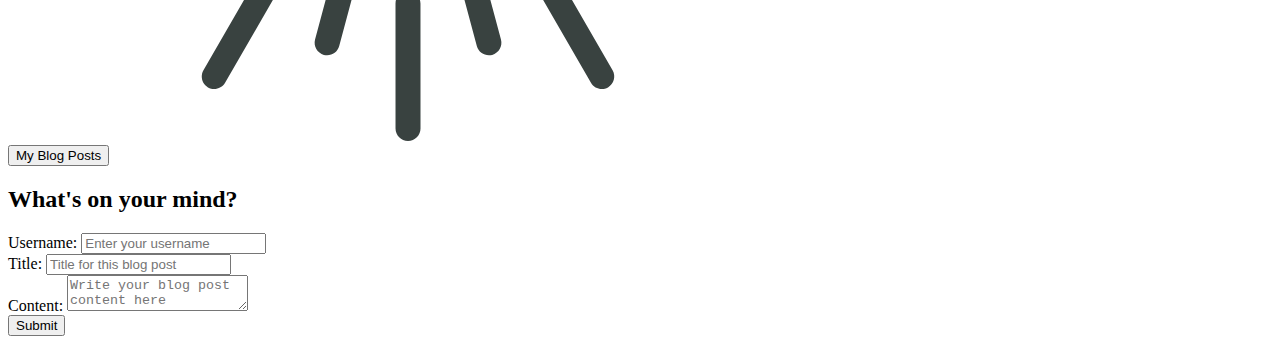
==== commit a52aa7e8: "completed both buttons' design and linking functionality" ====
--- a/index.html
+++ b/index.html
@@ -12,7 +12,7 @@
   <body class="">
     <header class="header-bar">
       <h1>My Blog Posts</h1>
-      <a class="back-nav" href="./index.html">
+      <a ref="./index.html" class="back-nav">
         <button
           style="
             font-size: 20px;
@@ -270,16 +270,7 @@
     <main class="container">
       <section class="content">
         <a href="./blog.html">
-          <button
-            style="
-              font-size: 20px;
-              padding: 15px 30px;
-              background-color: blue;
-              color: white;
-            "
-          >
-            My Blog Posts
-          </button>
+          <button id="posts-button">My Blog Posts</button>
         </a>
       </section>
       <section class="form-section">
